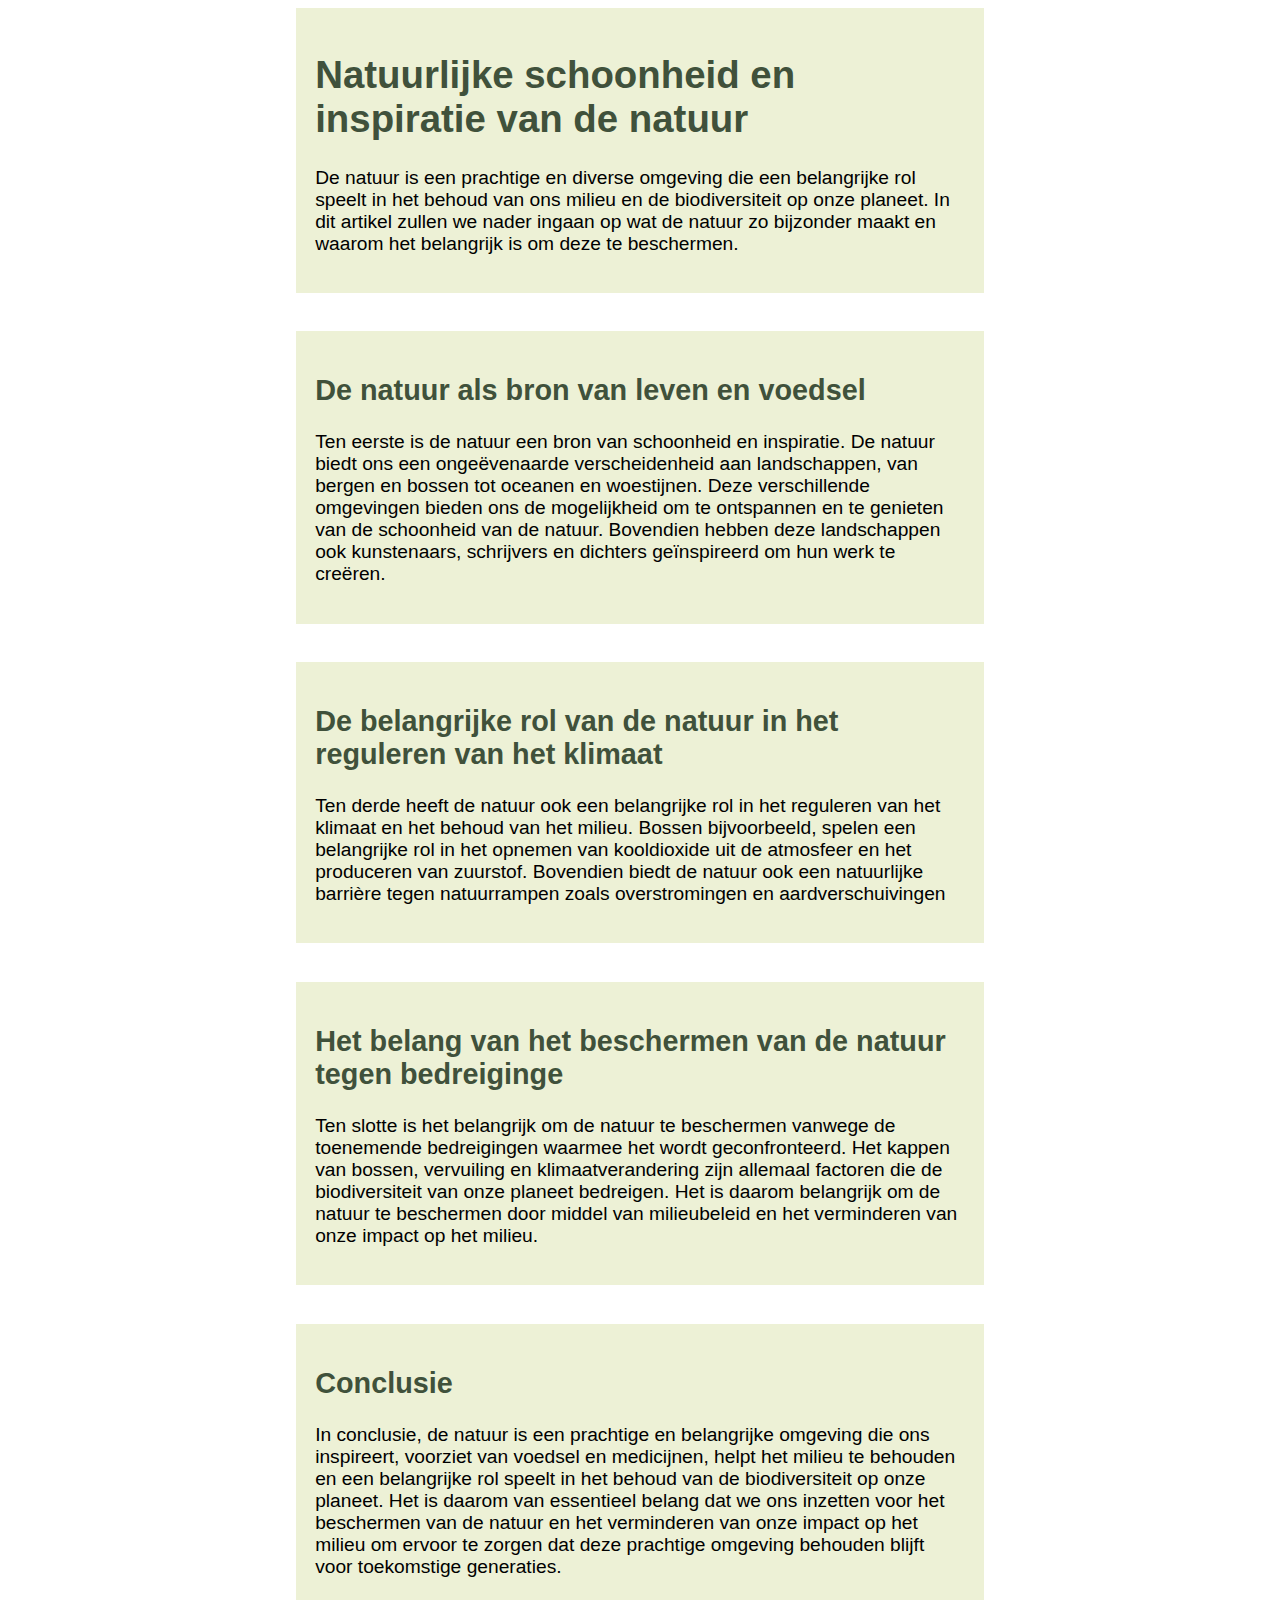
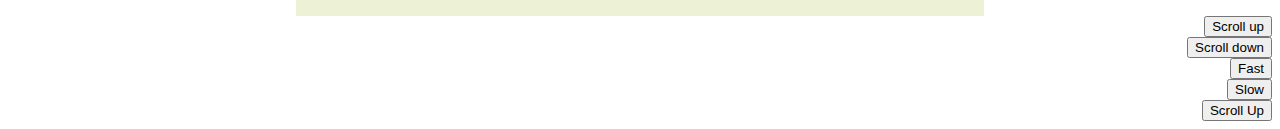
==== index.html @ 154e1140 "single page created" ====
<!DOCTYPE html>
<html lang="en">

<head>
    <meta charset="UTF-8">
    <meta http-equiv="X-UA-Compatible" content="IE=edge">
    <meta name="viewport" content="width=device-width, initial-scale=1.0">
    <title>Document</title>
    <link rel="stylesheet" href="styles.css">
</head>

<body>


    <main>


        <section>


            <article>
                <h1>Natuurlijke schoonheid en inspiratie van de natuur</h1>

                <p>De natuur is een prachtige en diverse omgeving die een belangrijke rol speelt in het behoud van ons
                    milieu en
                    de biodiversiteit op onze planeet. In dit artikel zullen we nader ingaan op wat de natuur zo
                    bijzonder
                    maakt
                    en waarom het belangrijk is om deze te beschermen.</p>

            </article>

            <article>
                <h2>De natuur als bron van leven en voedsel</h2>
                <p>Ten eerste is de natuur een bron van schoonheid en inspiratie. De natuur biedt ons een ongeëvenaarde
                    verscheidenheid aan landschappen, van bergen en bossen tot oceanen en woestijnen. Deze verschillende
                    omgevingen bieden ons de mogelijkheid om te ontspannen en te genieten van de schoonheid van de
                    natuur. Bovendien hebben deze landschappen ook kunstenaars, schrijvers en dichters geïnspireerd om
                    hun werk te creëren.</p>
            </article>

            <article>
                <h2>De belangrijke rol van de natuur in het reguleren van het klimaat</h2>
                <p>Ten derde heeft de natuur ook een belangrijke rol in het reguleren van het klimaat en het behoud van
                    het milieu. Bossen bijvoorbeeld, spelen een belangrijke rol in het opnemen van kooldioxide uit de
                    atmosfeer en het produceren van zuurstof. Bovendien biedt de natuur ook een natuurlijke barrière
                    tegen natuurrampen zoals overstromingen en aardverschuivingen</p>
            </article>

            <article>
                <h2>Het belang van het beschermen van de natuur tegen bedreiginge</h2>
                <p>Ten slotte is het belangrijk om de natuur te beschermen vanwege de toenemende bedreigingen waarmee
                    het wordt geconfronteerd. Het kappen van bossen, vervuiling en klimaatverandering zijn allemaal
                    factoren die de biodiversiteit van onze planeet bedreigen. Het is daarom belangrijk om de natuur te
                    beschermen door middel van milieubeleid en het verminderen van onze impact op het milieu.</p>
            </article>


            <article>
                <h2>Conclusie</h2>
                <p>In conclusie, de natuur is een prachtige en belangrijke omgeving die ons inspireert, voorziet van
                    voedsel en medicijnen, helpt het milieu te behouden en een belangrijke rol speelt in het behoud van
                    de biodiversiteit op onze planeet. Het is daarom van essentieel belang dat we ons inzetten voor het
                    beschermen van de natuur en het verminderen van onze impact op het milieu om ervoor te zorgen dat
                    deze prachtige omgeving behouden blijft voor toekomstige generaties.</p>

            </article>




        </section>

        <div class="scrollbtns">
            <button class="button"> Scroll up</button>
            <button>Scroll down</button>
            <button>Fast</button>
            <button>Slow</button>
            <button class="button scroll-up" id="btns">Scroll Up</button>
        
        </div>








    </main>
    <script src="script.js"></script>

</body>

</html>
---- styles.css ----
:root {
    --background-color: #EDF1D6;
    --header-color: #40513B;
    --heading: #40513B;
    --background-section: #A4BE7B;
    --buttons: #A4BE7B;
    --header-font-family: 'Cinzel Decorative', cursive;
   --font-size: 1.2rem;
   
    
}body{

}

main {
    font-size: larger;
    font-size: var(--font-size);
    font-family: 'Segoe UI', Tahoma, Geneva, Verdana, sans-serif;
   
}

section{
  display: flex;
  flex-direction: column;
 justify-content: center;
  align-items: center;
  margin:  auto 15em;
  gap: 2em;
}

article {
    background-color: var(--background-color);
    padding: 1em;
    
}


h1, h2 {
    color:var(--heading)
}

.scrollbtns{
    display: flex;
    flex-direction: column;
    justify-content: end;
    align-items: end;
  
}

.button scroll-up {
    position:fixed;
}

.btns{
    position: fixed;
}
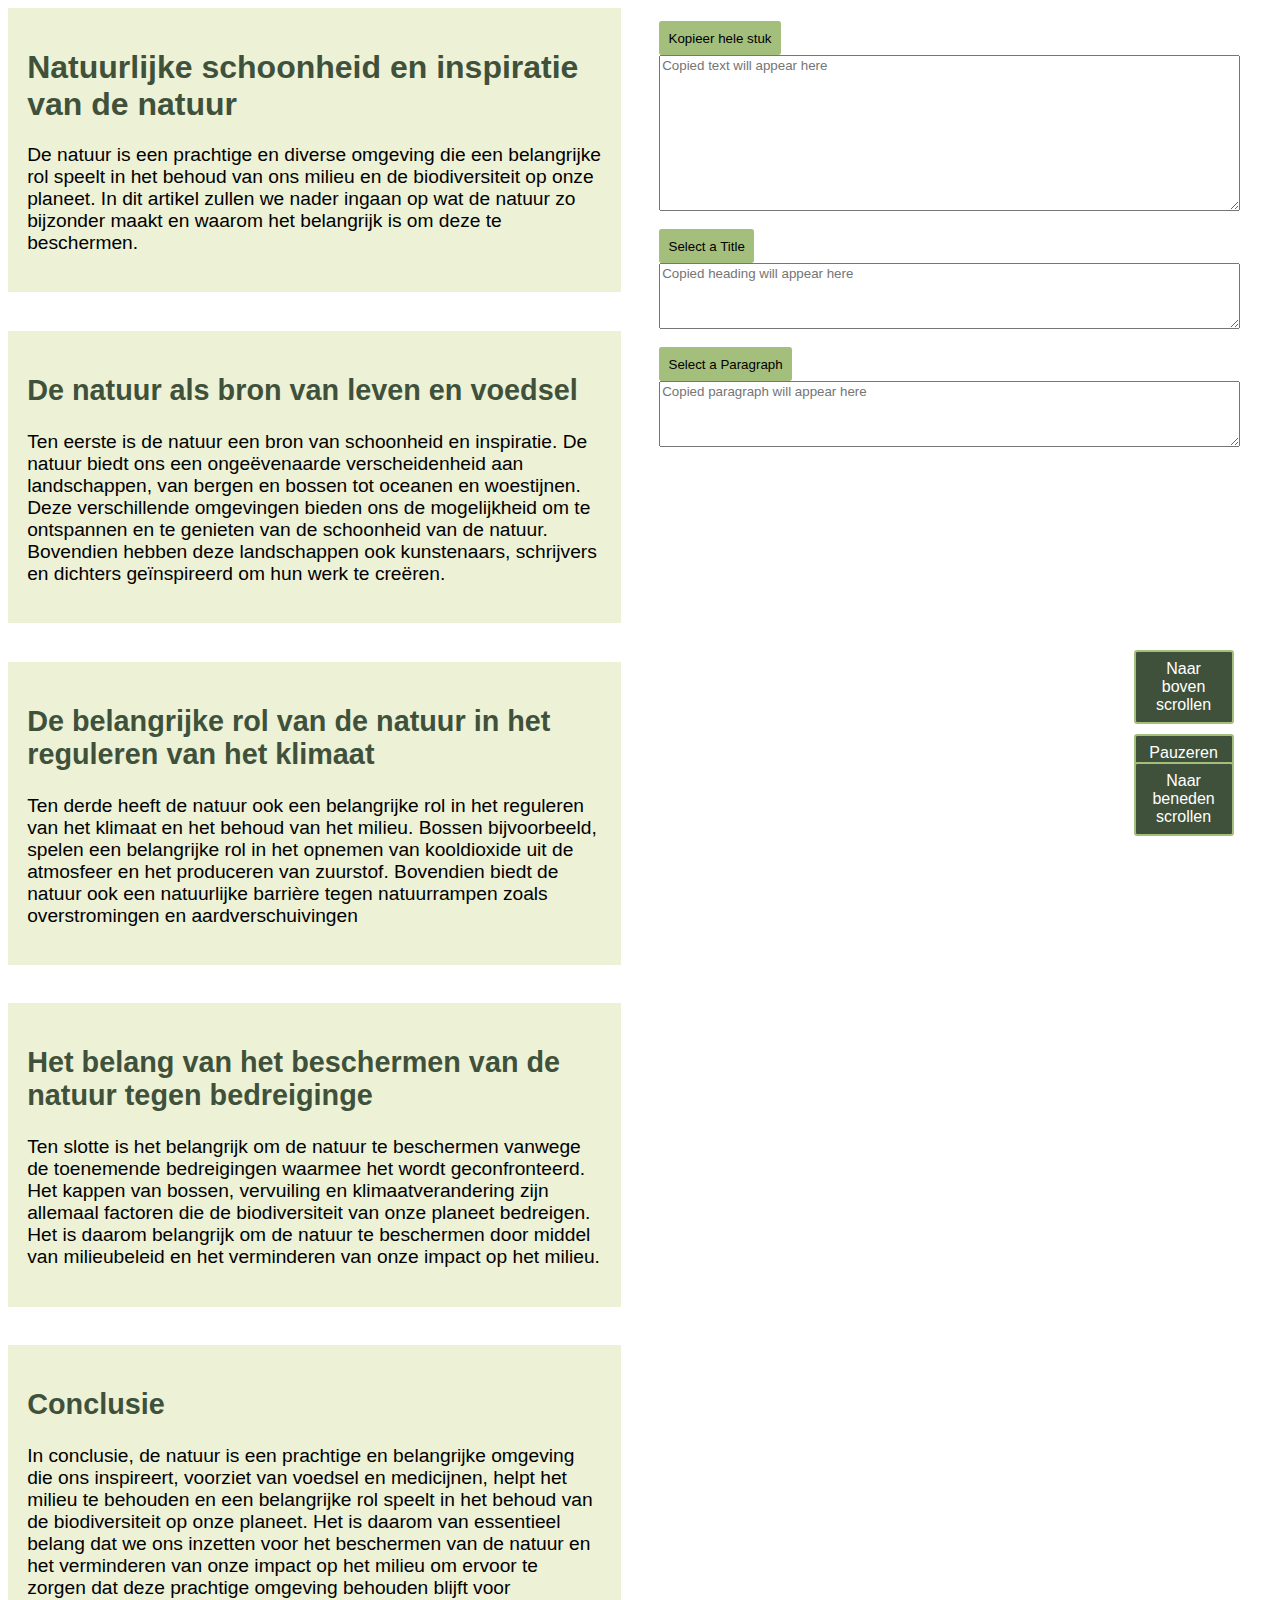
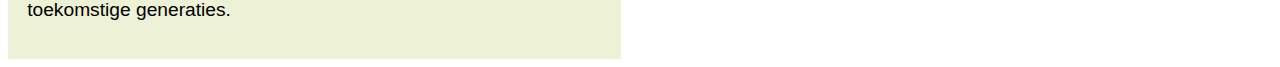
==== commit 7c4d90b7: "wrapping up" ====
--- a/index.html
+++ b/index.html
@@ -15,7 +15,7 @@
     <main>
 
 
-        <section>
+        <section id="scroll-text">
 
 
             <article>
@@ -66,24 +66,67 @@
 
             </article>
 
+        </section>
+
+        <div class="copy-buttons">
+
+            <div class="copy-btn1">
+                <div>
+                    <button onclick="copyText()">Kopieer hele stuk</button>
+                </div>
+                <div>
+                    <textarea id="textContent" rows="10" cols="70" placeholder="Copied text will appear here"
+                        readonly></textarea>
+                </div>
+            </div>
 
 
+            <div>
+                <div>
+                    <button onclick="toggleTitleList()">Select a Title</button>
+                    <ul id="titleList" style="display: none;" class="titles">
+                        <li onclick="copyTitle('Natuurlijke schoonheid en inspiratie van de natuur')">Kop 1
+                        </li>
+                        <li onclick="copyTitle('De natuur als bron van leven en voedsel')">Kop 2</li>
+                        <li onclick="copyTitle('De belangrijke rol van de natuur in het reguleren van het klimaat')">
+                            kop 3 </li>
+                        <li onclick="copyTitle('Het belang van het beschermen van de natuur tegen bedreigingen')">Kop 4
+                        </li>
+                        <li onclick="copyTitle('Conclusie')">Kop 5 </li>
+                    </ul>
+                </div>
 
-        </section>
+                <div>
+                    <textarea name="" cols="70" rows="4" type="text" id="headingText"
+                        placeholder="Copied heading will appear here" readonly></textarea>
+                </div>
+            </div>
 
-        <div class="scrollbtns">
-            <button class="button"> Scroll up</button>
-            <button>Scroll down</button>
-            <button>Fast</button>
-            <button>Slow</button>
-            <button class="button scroll-up" id="btns">Scroll Up</button>
-        
+            <div>
+                <div>
+                    <button onclick="toggleParagraphList()">Select a Paragraph</button>
+                    <ul id="paragraphList" style="display: none;">
+                        <li onclick="copyParagraph(0)">Paragraph 1</li>
+                        <li onclick="copyParagraph(1)">Paragraph 2</li>
+                        <li onclick="copyParagraph(2)">Paragraph 3</li>
+                        <li onclick="copyParagraph(3)">Paragraph 4</li>
+                        <li onclick="copyParagraph(4)">Paragraph 5</li>
+                    </ul>
+                </div>
+
+                <div>
+                    <textarea id="paragraphText" rows="4" cols="70" placeholder="Copied paragraph will appear here"
+                        readonly></textarea>
+                </div>
+            </div>
+
+            <div class="scroll-controls">
+                <button id="scroll-up-button" onclick="scrollUp()">Naar boven scrollen</button>
+                <button id="pause-button" onclick="pauseScroll()">Pauzeren</button>
+                <button id="scroll-down-button" onclick="scrollDown()">Naar beneden scrollen</button>
+            </div>
+
         </div>
-
-
-
-
-
 
 
 
--- a/styles.css
+++ b/styles.css
@@ -1,8 +1,3 @@
-
-
-
-
-
 :root {
     --background-color: #EDF1D6;
     --header-color: #40513B;
@@ -10,10 +5,8 @@
     --background-section: #A4BE7B;
     --buttons: #A4BE7B;
     --header-font-family: 'Cinzel Decorative', cursive;
-   --font-size: 1.2rem;
-   
-    
-}body{
+    --font-size: 1.2rem;
+
 
 }
 
@@ -22,40 +15,207 @@
     font-size: var(--font-size);
     font-family: 'Segoe UI', Tahoma, Geneva, Verdana, sans-serif;
    
-}
-
-section{
-  display: flex;
-  flex-direction: column;
- justify-content: center;
-  align-items: center;
-  margin:  auto 15em;
-  gap: 2em;
+
+}
+
+section {
+    display: flex;
+    flex-direction: column;
+    justify-content: flex-start;
+    align-items: flex-start;
+    margin-right:;
+    gap: 2em;
 }
 
 article {
     background-color: var(--background-color);
     padding: 1em;
+
+}
+
+h1,
+h2,
+h3 {
+    color: var(--heading)
+}
+
+h1 {
+    font-size: 2rem;
+}
+
+.scroll-controls {
+    display: flex;
+    justify-content: flex-end;
+    align-items: flex-end;
+    padding: 2em;
+
+
+
+}
+
+/* .scroll-controls button {
+    background-color: var(--header-color);
+    padding: .5em;
+    border-radius: .2em;
+    border: none;
+    color: white;
+    font-size: 1.3rem;
+} */
+
+.scroll-controls button {
+    background-color: var(--header-color);
+    padding: .5em;
+    border-radius: .2em;
+    border: none;
+    color: white;
+    font-size: 1rem;
+    width: 100px;
+
+
+
+}
+
+.scroll-controls button:nth-of-type(1) {
+    position: fixed;
+    bottom: 9em;
+    margin-bottom: 2em;
+}
+
+.scroll-controls button:nth-of-type(2) {
+    position: fixed;
+    bottom: 7em;
+    margin-bottom: 7em;
+}
+
+ .scroll-controlsbutton:nth-of-type(3) {
+    position: fixed;
+    margin-bottom: 5em;
+
+}
+
+
+ .scroll-controls button:nth-of-type(2) {
+    position: fixed;
+    bottom: 7em;
+    margin-bottom: 1em;
+}
+
+.scroll-controls button:nth-of-type(3) {
+    position: fixed;
+    bottom: 5em;
+    margin-bottom: -1em;
+}
+
+
+/***Animation for scrolling**/
+
+#scroll-text {
+    overflow: hidden;
+    white-space: wrap;
+}
+
+.scrolling-up {
+    animation: scroll-up 10s linear infinite;
+}
+
+.scrolling-down {
+    animation: scroll-down 10s linear infinite;
+}
+
+.paused {
+    animation-play-state: paused;
+}
+
+@keyframes scroll-up {
+    0% {
+        transform: translateY(0%);
+    }
+
+    100% {
+        transform: translatey(-100%);
+    }
+}
+
+@keyframes scroll-down {
+    0% {
+        transform: translateY(-100%);
+    }
+
+    100% {
+        transform: translatey(0%);
+    }
+}
+
+
+
+.copy-buttons button {
+    background-color: var(--buttons);
+    border: none;
+    padding: .7em;
+    border-radius:.2em;
+    margin-top: 1em;
+
+
+}
+
+
+ul{
+   list-style: none;
+   display: flex;
+   flex-direction: column;
+}
+
+li {
+    font-size: 1rem;
+    border:.3em solid white;
+    margin: auto 4em;
+    background-color: var(--background-color);
+}
+
+
+textarea::placeholder{
+    font-family: 'Segoe UI', Tahoma, Geneva, Verdana, sans-serif;
+
+}
+
+@media screen and (min-width: 600px) {
+    main {
+        display: grid;
+        grid-template-columns: 1fr 1fr;
+        gap: 2em;
+    }
+
+    .scroll-controls {
+        display: flex;
+      
+        justify-content: flex-end;
+        align-items: flex-end;
+        padding: 2em;
+
     
-}
-
-
-h1, h2 {
-    color:var(--heading)
-}
-
-.scrollbtns{
-    display: flex;
-    flex-direction: column;
-    justify-content: end;
-    align-items: end;
-  
-}
-
-.button scroll-up {
-    position:fixed;
-}
-
-.btns{
-    position: fixed;
-}+    }
+.scroll-controls button {
+    background-color: var(--header-color);
+ 
+    padding: .5em;
+    border-radius: .2em;
+    border: none;
+    color: white;
+    border: 2px solid var(--buttons);
+    font-size: 1rem;
+    width: 100px;
+
+}
+
+.copy-btn{
+    display: grid;
+    gap:2em;
+    grid-column: 1fr;
+}
+.copy-btn button{
+     background-color: #40513B;
+}
+}
+
+
+
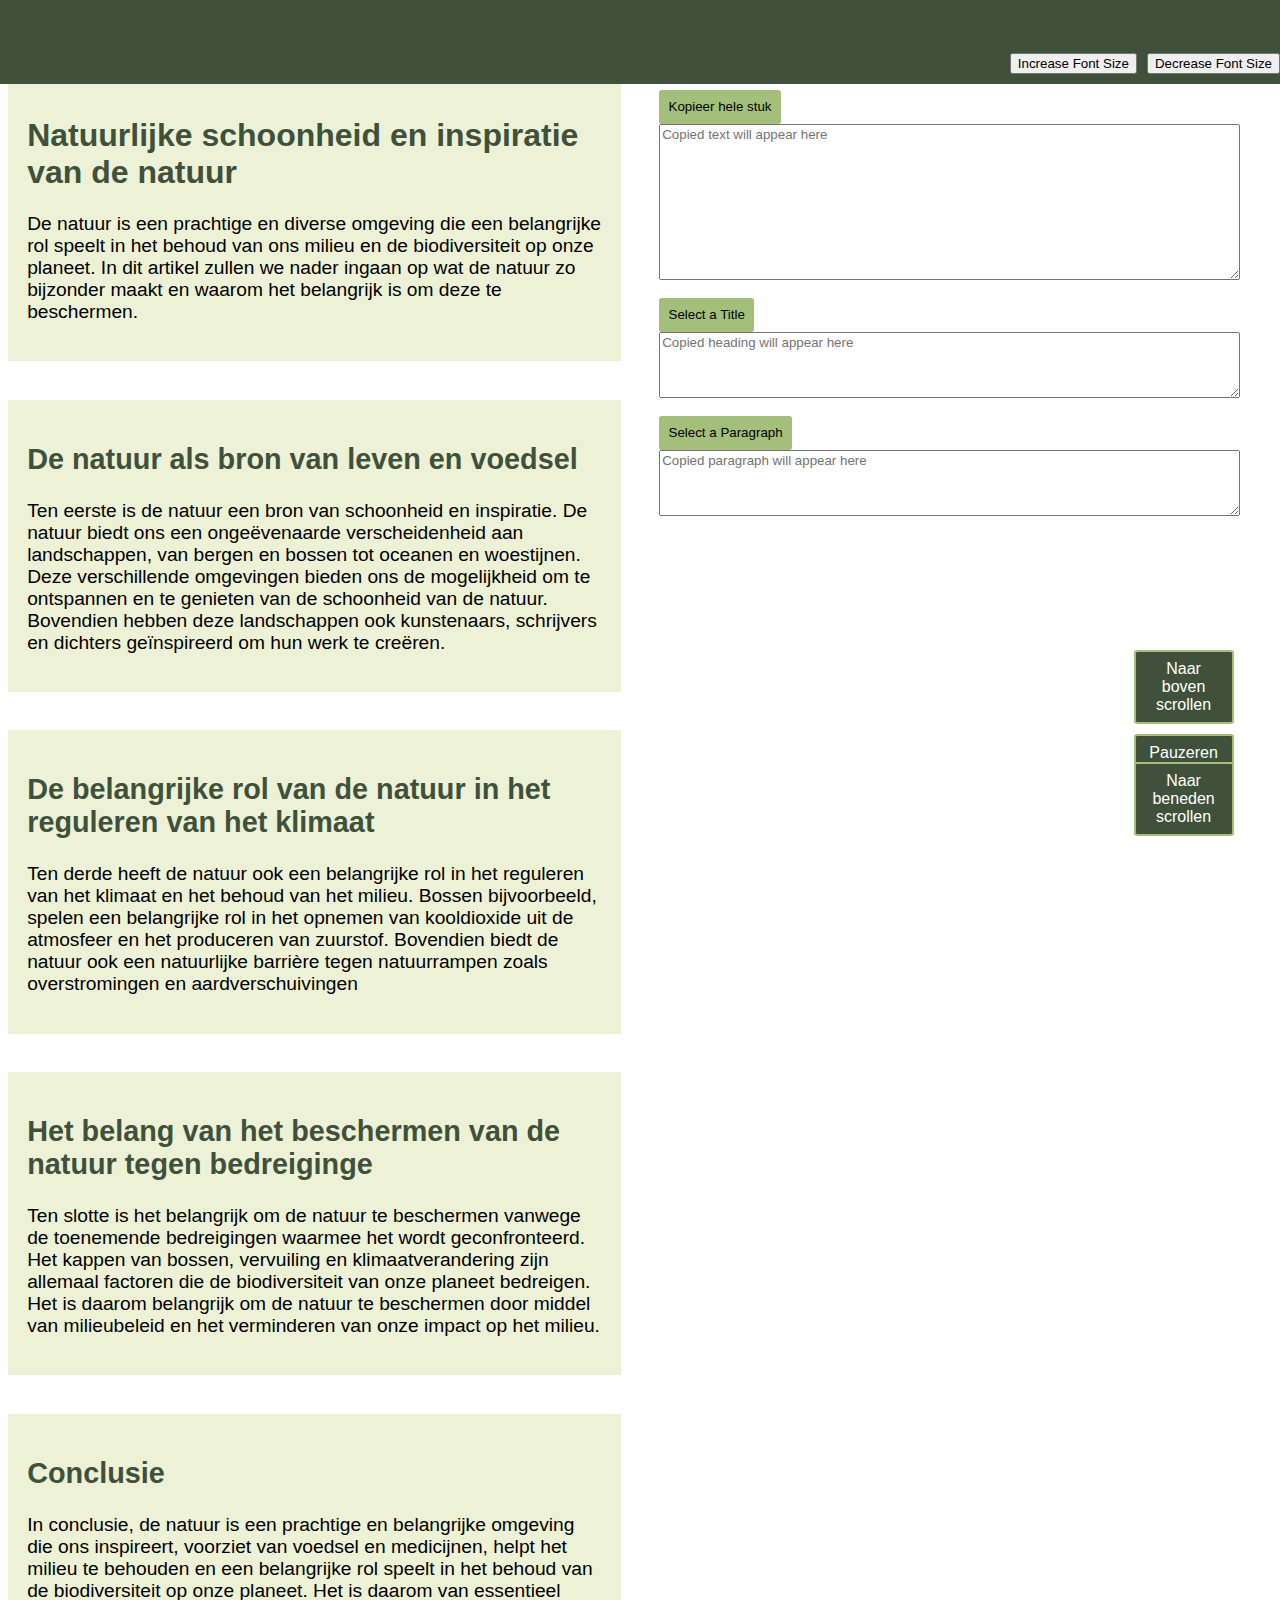
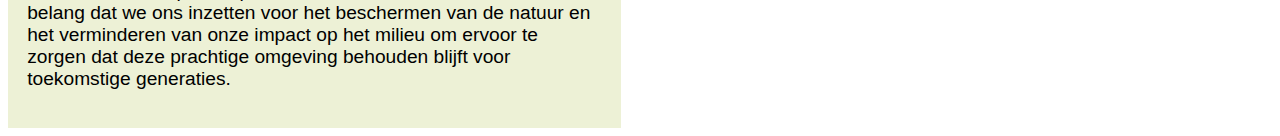
==== commit 96fb9d8d: "font changer added" ====
--- a/index.html
+++ b/index.html
@@ -10,10 +10,12 @@
 </head>
 
 <body>
-
+    <header>
+        <button onclick="increaseFontSize()">Increase Font Size</button>
+        <button onclick="decreaseFontSize()">Decrease Font Size</button>
+    </header>
 
     <main>
-
 
         <section id="scroll-text">
 
--- a/styles.css
+++ b/styles.css
@@ -10,11 +10,31 @@
 
 }
 
+header {
+    position: fixed;
+    display: flex;
+    justify-content: flex-end;
+    height: 4em;
+    align-items: flex-end;
+    top: 0;
+    left: 0;
+    width: 100%;
+    background-color: var(--header-color);
+    padding: 10px;
+    z-index: 100;
+    
+}
+
+header button {
+    margin-right: 10px;
+}
+
 main {
+    margin-top:4em;
     font-size: larger;
     font-size: var(--font-size);
     font-family: 'Segoe UI', Tahoma, Geneva, Verdana, sans-serif;
-   
+
 
 }
 
@@ -23,7 +43,7 @@
     flex-direction: column;
     justify-content: flex-start;
     align-items: flex-start;
-    margin-right:;
+    margin-right: ;
     gap: 2em;
 }
 
@@ -87,14 +107,14 @@
     margin-bottom: 7em;
 }
 
- .scroll-controlsbutton:nth-of-type(3) {
+.scroll-controlsbutton:nth-of-type(3) {
     position: fixed;
     margin-bottom: 5em;
 
 }
 
 
- .scroll-controls button:nth-of-type(2) {
+.scroll-controls button:nth-of-type(2) {
     position: fixed;
     bottom: 7em;
     margin-bottom: 1em;
@@ -152,28 +172,28 @@
     background-color: var(--buttons);
     border: none;
     padding: .7em;
-    border-radius:.2em;
+    border-radius: .2em;
     margin-top: 1em;
 
 
 }
 
 
-ul{
-   list-style: none;
-   display: flex;
-   flex-direction: column;
+ul {
+    list-style: none;
+    display: flex;
+    flex-direction: column;
 }
 
 li {
     font-size: 1rem;
-    border:.3em solid white;
+    border: .3em solid white;
     margin: auto 4em;
     background-color: var(--background-color);
 }
 
 
-textarea::placeholder{
+textarea::placeholder {
     font-family: 'Segoe UI', Tahoma, Geneva, Verdana, sans-serif;
 
 }
@@ -187,35 +207,34 @@
 
     .scroll-controls {
         display: flex;
-      
+
         justify-content: flex-end;
         align-items: flex-end;
         padding: 2em;
 
-    
-    }
-.scroll-controls button {
-    background-color: var(--header-color);
- 
-    padding: .5em;
-    border-radius: .2em;
-    border: none;
-    color: white;
-    border: 2px solid var(--buttons);
-    font-size: 1rem;
-    width: 100px;
-
-}
-
-.copy-btn{
-    display: grid;
-    gap:2em;
-    grid-column: 1fr;
-}
-.copy-btn button{
-     background-color: #40513B;
-}
-}
-
-
-
+
+    }
+
+    .scroll-controls button {
+        background-color: var(--header-color);
+
+        padding: .5em;
+        border-radius: .2em;
+        border: none;
+        color: white;
+        border: 2px solid var(--buttons);
+        font-size: 1rem;
+        width: 100px;
+
+    }
+
+    .copy-btn {
+        display: grid;
+        gap: 2em;
+        grid-column: 1fr;
+    }
+
+    .copy-btn button {
+        background-color: #40513B;
+    }
+}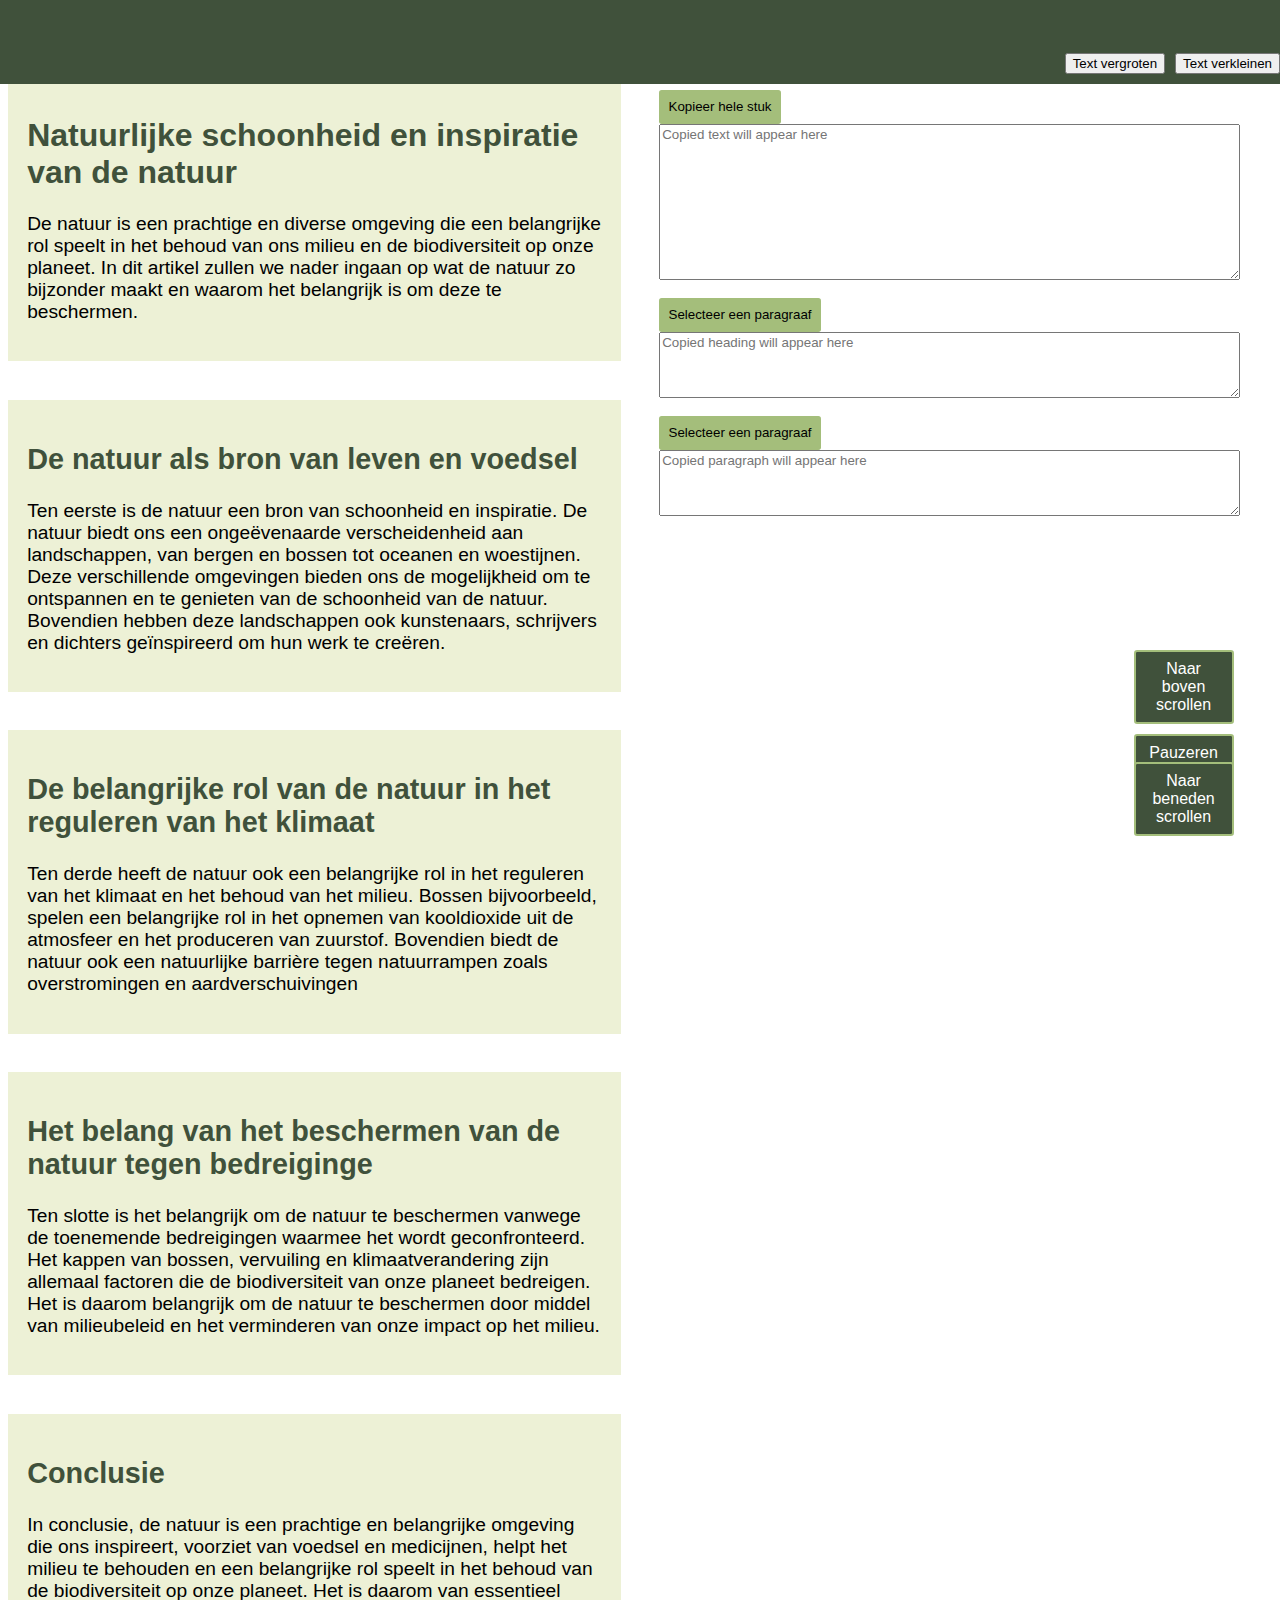
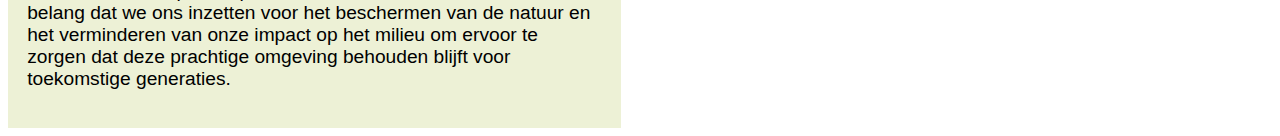
==== commit c428c01d: "Update index.html" ====
--- a/index.html
+++ b/index.html
@@ -11,8 +11,8 @@
 
 <body>
     <header>
-        <button onclick="increaseFontSize()">Increase Font Size</button>
-        <button onclick="decreaseFontSize()">Decrease Font Size</button>
+        <button onclick="increaseFontSize()">Text vergroten</button>
+        <button onclick="decreaseFontSize()">Text verkleinen</button>
     </header>
 
     <main>
@@ -85,7 +85,7 @@
 
             <div>
                 <div>
-                    <button onclick="toggleTitleList()">Select a Title</button>
+                    <button onclick="toggleTitleList()">Selecteer een paragraaf</button>
                     <ul id="titleList" style="display: none;" class="titles">
                         <li onclick="copyTitle('Natuurlijke schoonheid en inspiratie van de natuur')">Kop 1
                         </li>
@@ -106,7 +106,7 @@
 
             <div>
                 <div>
-                    <button onclick="toggleParagraphList()">Select a Paragraph</button>
+                    <button onclick="toggleParagraphList()">Selecteer een paragraaf</button>
                     <ul id="paragraphList" style="display: none;">
                         <li onclick="copyParagraph(0)">Paragraph 1</li>
                         <li onclick="copyParagraph(1)">Paragraph 2</li>
@@ -137,4 +137,4 @@
 
 </body>
 
-</html>+</html>
